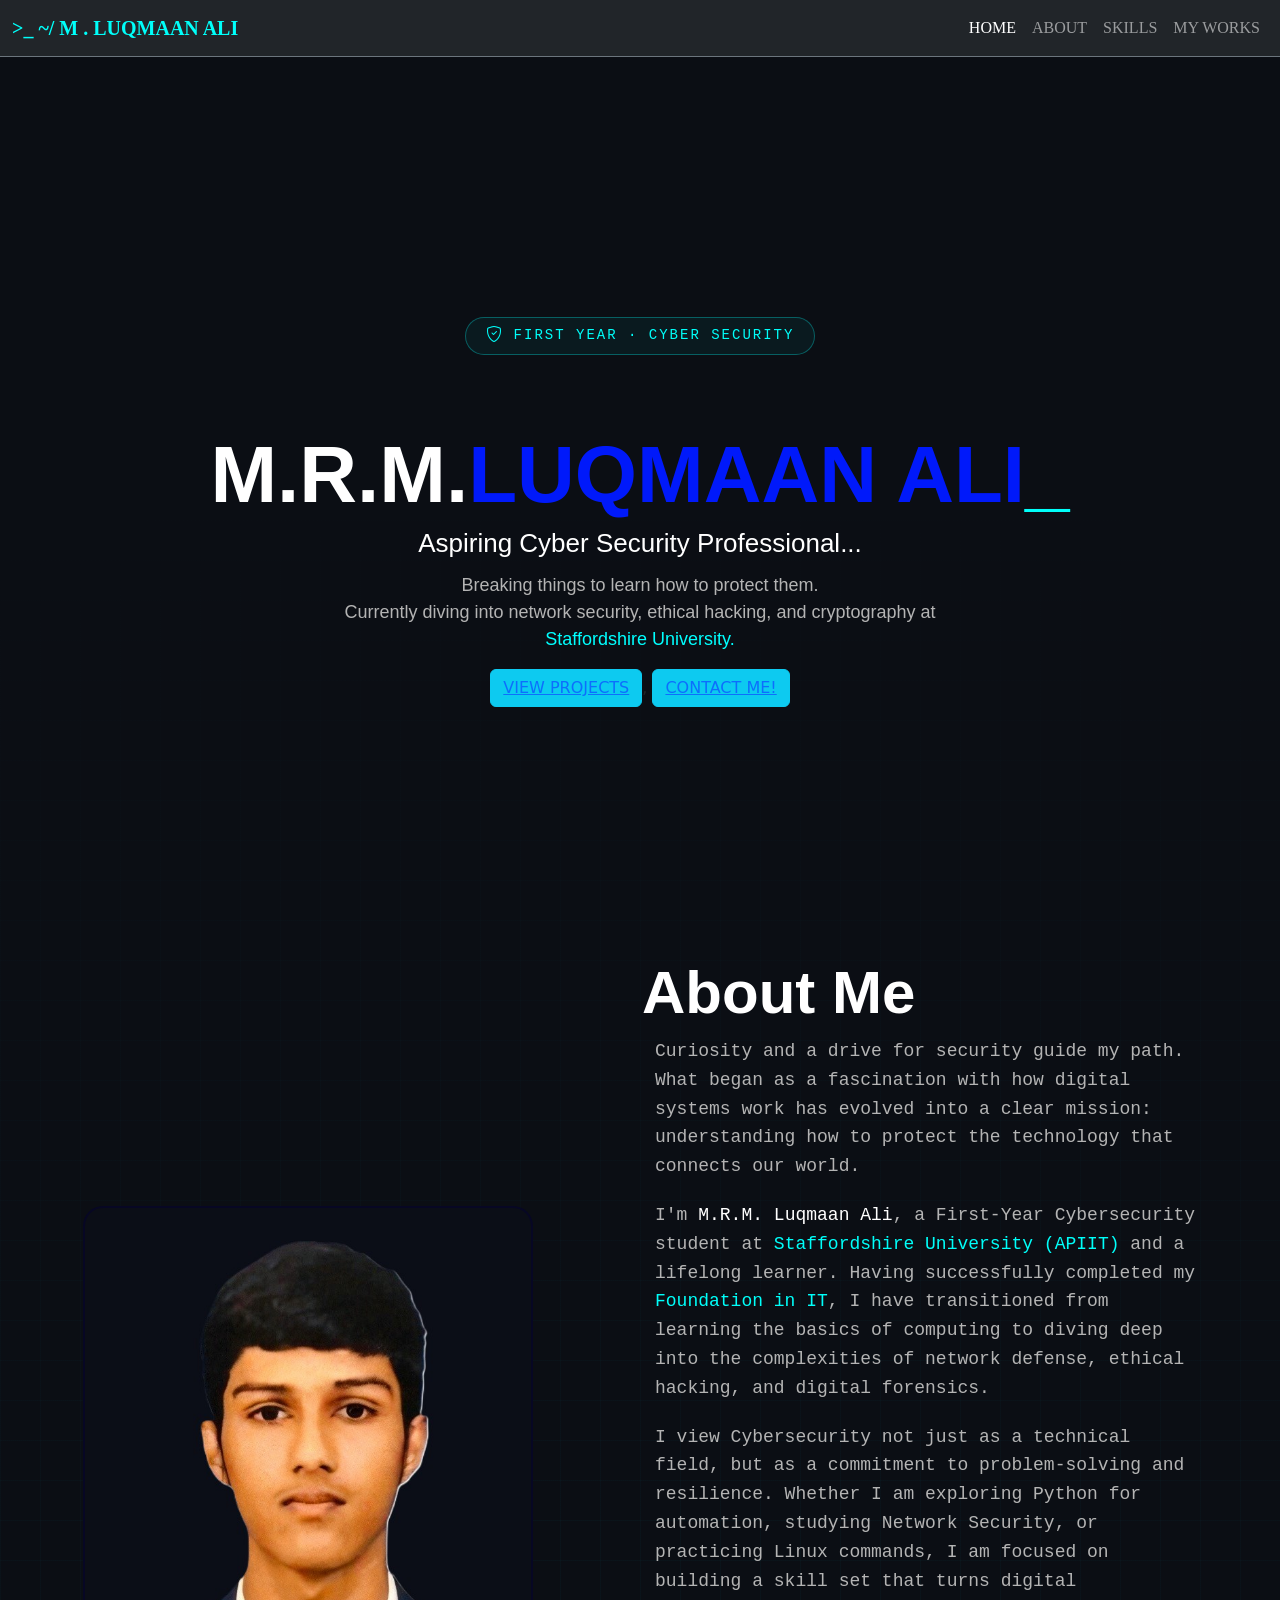
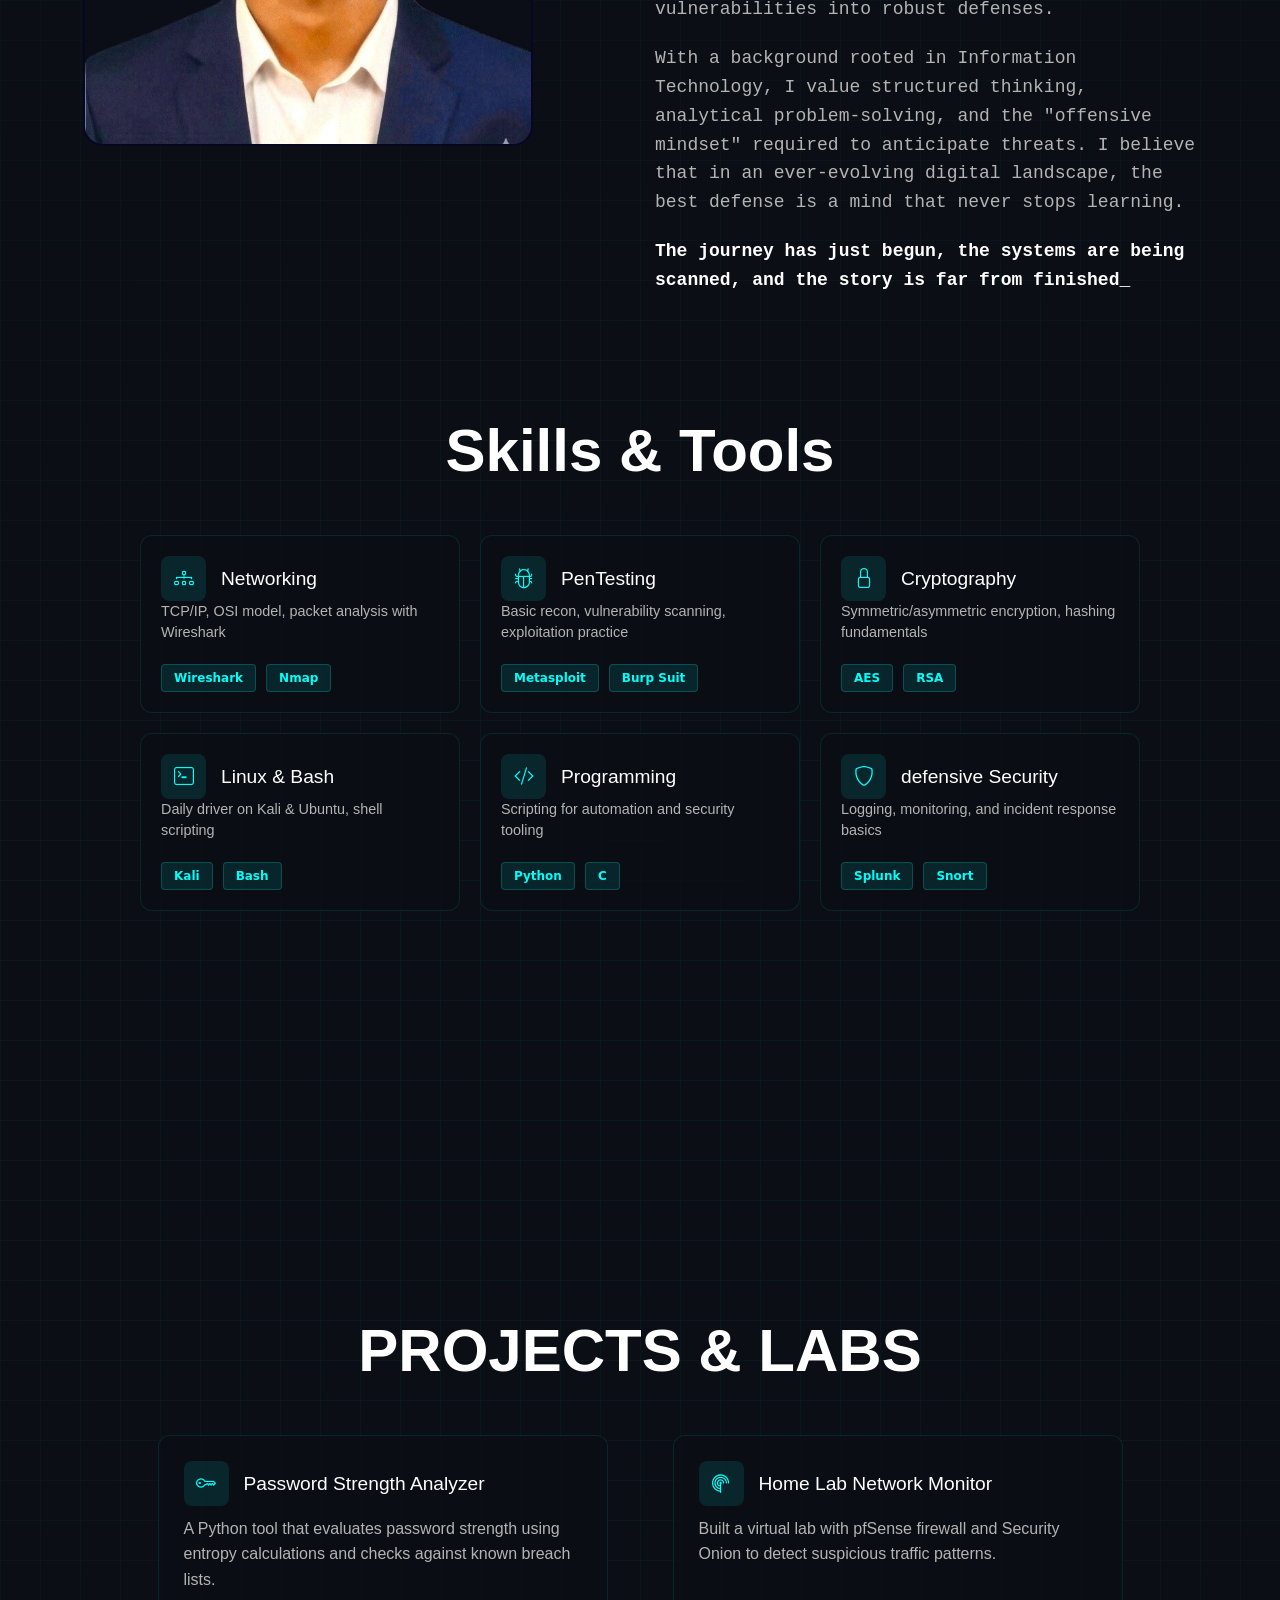
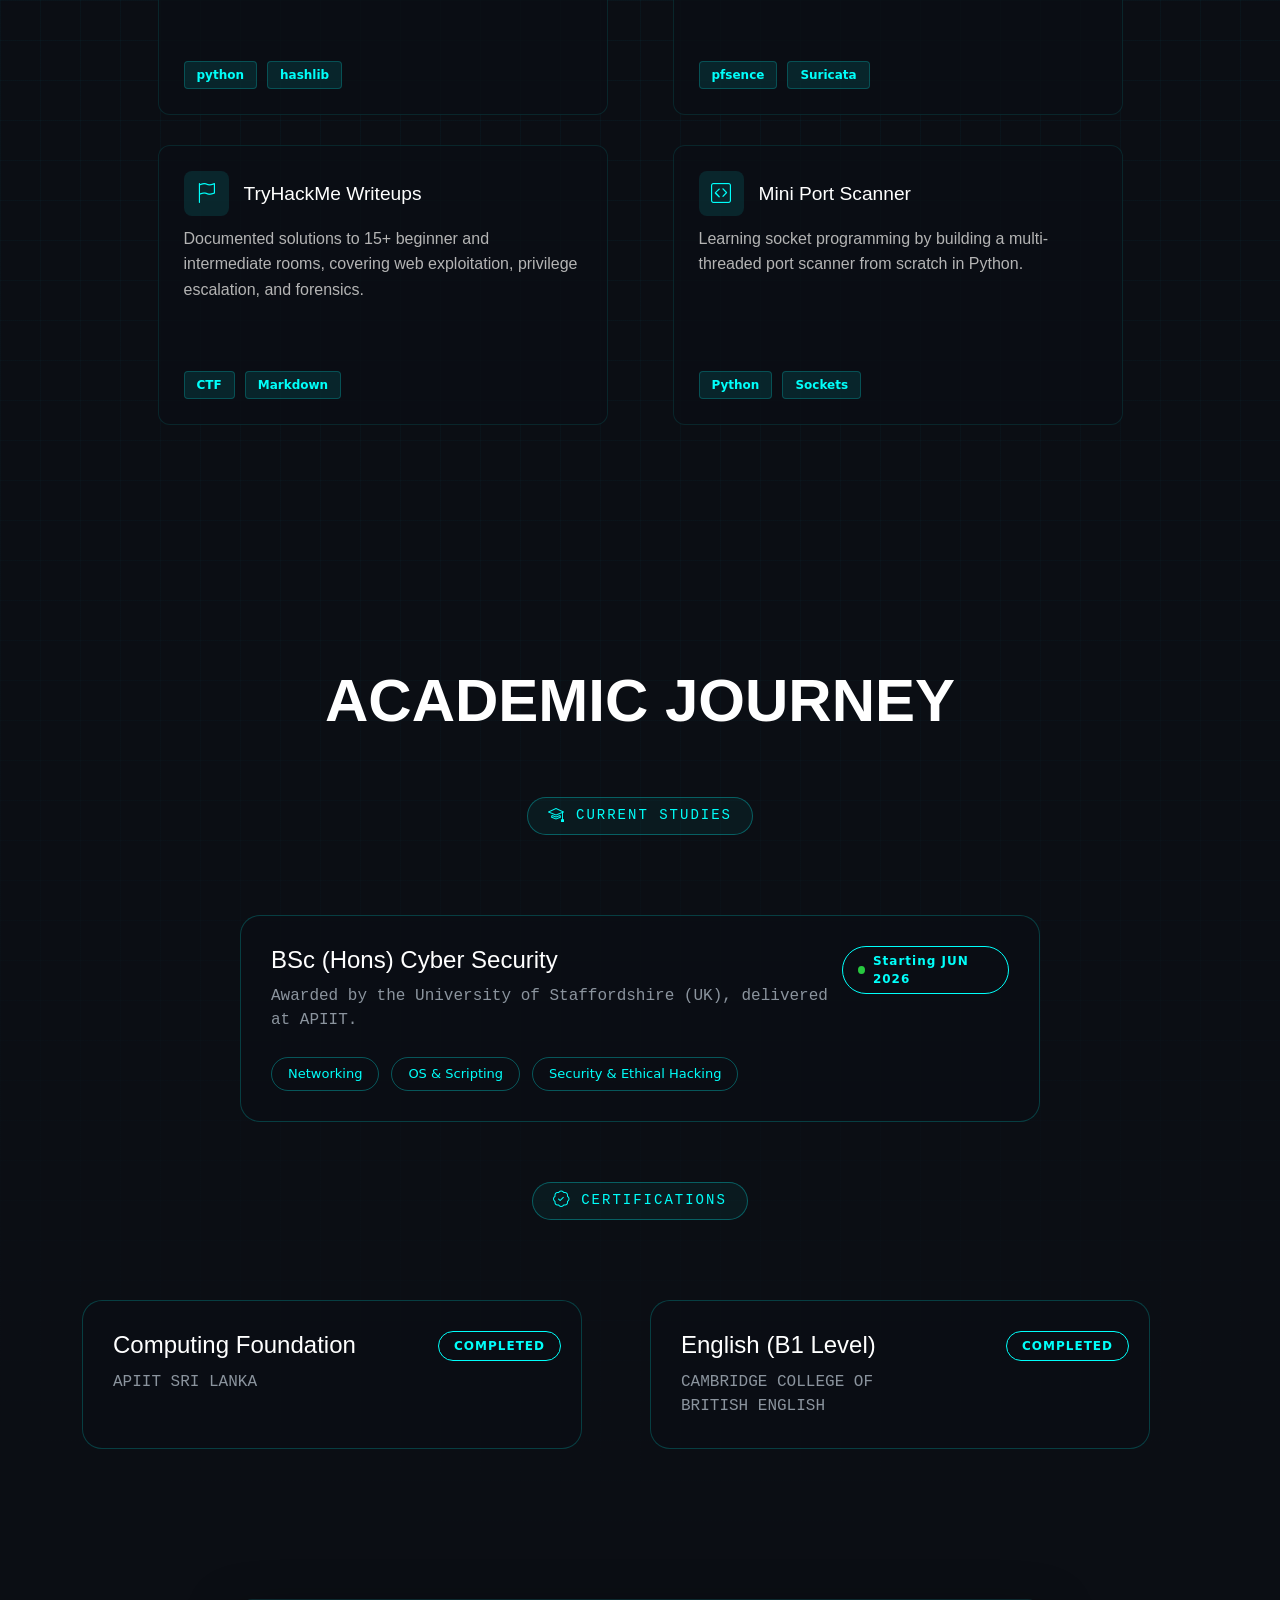
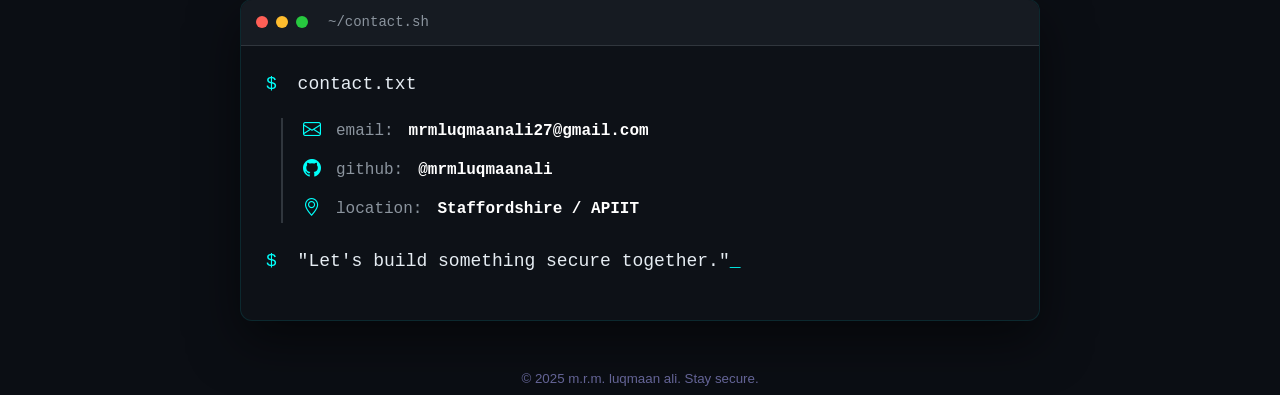
==== index.html @ 539366ba "rearranged the folders" ====
<!DOCTYPE html>
<html>
    <head>
        <meta charset="utf-8">
    <meta name="viewport" content="width=device-width, initial-scale=1">
<title>M.R.M.L.A</title>
<!-- Add this inside your <head> tag -->
    <link rel="stylesheet" href="css/style.css">
<link rel="stylesheet" href="https://cdn.jsdelivr.net/npm/bootstrap-icons@1.11.3/font/bootstrap-icons.css">
 <link href="https://cdn.jsdelivr.net/npm/bootstrap@5.3.8/dist/css/bootstrap.min.css" rel="stylesheet" integrity="sha384-sRIl4kxILFvY47J16cr9ZwB07vP4J8+LH7qKQnuqkuIAvNWLzeN8tE5YBujZqJLB" crossorigin="anonymous">

 <nav class="navbar navbar-expand-lg bg-dark border-bottom border-secondary" data-bs-theme="dark">
  <div class="container-fluid">
    <!-- Brand Name with Span for Color -->
    <a class="navbar-brand brand-code" href="#">
      <span class="prefix">>_  ~/ M . LUQMAAN ALI</span>
    </a>

    <!-- This "navbar-nav" div ensures links stay visible -->
    <div class="navbar-nav">
      <a class="nav-link active" aria-current="page" href="#home">HOME</a>
      <a class="nav-link" href="#about">ABOUT</a>
      <a class="nav-link" href="#skills">SKILLS</a>
      <a class="nav-link" href="#projects">MY WORKS</a>
    </div>
  </div>
</nav>

    </head>
    <body>
        <style>
            body {
  background-color: #0b0e14;
  background-image: 
    /* The Glow/Vignette Effect */
    radial-gradient(circle at center, transparent 0%, #0b0e14 80%),
    /* The Horizontal Lines */
    linear-gradient(rgba(0, 229, 255, 0.05) 1px, transparent 1px),
    /* The Vertical Lines */
    linear-gradient(90deg, rgba(0, 229, 255, 0.05) 1px, transparent 1px);
    
  background-size: 100% 100%, 40px 40px, 40px 40px;
}

        </style>
<section id="home" class="hero-section">
     <div class="container">   
        <div class="status-badge">
    <i class="bi bi-shield-check"></i>
    <span>FIRST YEAR · CYBER SECURITY</span>
</div>
<h1 class="main-name">M.R.M.<span class="highlight">LUQMAAN ALI</span><span class="blink">_</span></h1>
<h3 class="asp">Aspiring Cyber Security Professional...</h3>
<p class="des">Breaking things to learn how to protect them.<br> Currently diving into network security, ethical hacking, and cryptography at <br><span class= "uni">Staffordshire University.</span></p>
<div style="text-align: center;">   
<button type="button" class="btn btn-info"><a href="#projects">VIEW PROJECTS</a></button>, <button type="button" class="btn btn-info"><a href="#contact">CONTACT ME!</a></button>
</div>
     </div>
</section>
<section id="about" class="about-me">
    <div class="container">
        <h2 class="section-title">About Me</h2>
        <div class="row align-items-center">
<div class="col-md-5">
    <!-- Clean Cyber Card -->
    <div class="photo-card" id="tilt-card">
        <div class="card-inner">
            <img src="assets/profile.jpg" alt="M.R.M. Luqmaan Ali" class="profile-img">
        </div>
    </div>
</div>
            <div class="col-md-7">
                <div class="about-text">
                    <p class="abt-des">Curiosity and a drive for security guide my path. What began as a fascination with how digital systems work has evolved into a clear mission: understanding how to protect the technology that connects our world.</p>
                    <p class="abt-des">I'm <span class="imp">M.R.M. Luqmaan Ali</span>, a First-Year Cybersecurity student at <span class="imp1"> Staffordshire University (APIIT)</span> and a lifelong learner. Having successfully completed my <span class="imp1"> Foundation in IT</span>, I have transitioned from learning the basics of computing to diving deep into the complexities of network defense, ethical hacking, and digital forensics.</p>
                    <p class="abt-des">I view Cybersecurity not just as a technical field, but as a commitment to problem-solving and resilience. Whether I am exploring Python for automation, studying Network Security, or practicing Linux commands, I am focused on building a skill set that turns digital vulnerabilities into robust defenses.</p>
                    <p class="abt-des">With a background rooted in Information Technology, I value structured thinking, analytical problem-solving, and the "offensive mindset" required to anticipate threats. I believe that in an ever-evolving digital landscape, the best defense is a mind that never stops learning.</p>
                    <p class="des-line">The journey has just begun, the systems are being scanned, and the story is far from finished<span clas="blink">_</span></p>
                </div>
            </div>
        </div>
    </div>
</section>
<section id=skills class="skills">
    <div class="container">
        <h2 class="skill-title">Skills & Tools</h2>
        <div class="skills-grid">
            <!-- Skill Card 1 -->
            <div class="skill-card">
                <div class="card-header">
                    <div class="icon-box">
                        <i class="bi bi-diagram-3"></i> <!-- Using Bootstrap Icons -->
                    </div>
                    <h4>Networking</h4>
                </div>
                <p>TCP/IP, OSI model, packet analysis with Wireshark</p>
                <div class="tool-tags">
                    <span class="tag">Wireshark</span>
                    <span class="tag">Nmap</span>
                </div>
            </div>

            <!-- Repeat for other skills like PenTesting, Cryptography, etc. -->
            <div class="skill-card">
                <div class="card-header">
                    <div class="icon-box">
                        <i class="bi bi-bug"></i> <!-- Using Bootstrap Icons -->
                    </div>
                    <h4>PenTesting</h4>
                </div>
                <p>Basic recon, vulnerability scanning, exploitation practice</p>
                <div class="tool-tags">
                    <span class="tag">Metasploit</span>
                    <span class="tag">Burp Suit</span>
                </div>
            </div>
            <!-- Cryptography-->
             <div class="skill-card">
                <div class="card-header">
                    <div class="icon-box">
                        <i class="bi bi-lock"></i> <!-- Using Bootstrap Icons -->
                    </div>
                    <h4>Cryptography</h4>
                </div>
                <p>Symmetric/asymmetric encryption, hashing fundamentals</p>
                <div class="tool-tags">
                    <span class="tag">AES</span>
                    <span class="tag">RSA</span>
                </div>
            </div>
            <!-- Linux & Bash-->
             <div class="skill-card">
                <div class="card-header">
                    <div class="icon-box">
                        <i class="bi bi-terminal"></i> <!-- Using Bootstrap Icons -->
                    </div>
                    <h4>Linux & Bash</h4>
                </div>
                <p>Daily driver on Kali & Ubuntu, shell scripting</p>
                <div class="tool-tags">
                    <span class="tag">Kali</span>
                    <span class="tag">Bash</span>
                </div>
            </div>
            <!-- Programming-->
             <div class="skill-card">
                <div class="card-header">
                    <div class="icon-box">
                        <i class="bi bi-code-slash"></i> <!-- Using Bootstrap Icons -->
                    </div>
                    <h4>Programming</h4>
                </div>
                <p>Scripting for automation and security tooling</p>
                <div class="tool-tags">
                    <span class="tag">Python</span>
                    <span class="tag">C</span>
                </div>
            </div>
            <!-- defensive security-->
             <div class="skill-card">
                <div class="card-header">
                    <div class="icon-box">
                        <i class="bi bi-shield"></i> <!-- Using Bootstrap Icons -->
                    </div>
                    <h4>defensive Security</h4>
                </div>
                <p>Logging, monitoring, and incident response basics</p>
                <div class="tool-tags">
                    <span class="tag">Splunk</span>
                    <span class="tag">Snort</span>
                </div>
            </div>
        </div>
    </div>
</section>
<section id="projects" class="projects">
    <div class="container">
        <h2 class="project-title">PROJECTS & LABS</h2>
        <div class="projects-grid">

            <!--Password Strength Analyzer -->
             <div class="projects-card">
                <div class="card-header">
                    <div class="icon-box">
                        <i class="bi bi-key"></i> <!-- Using Bootstrap Icons -->
                    </div>
                    <h4>Password Strength Analyzer</h4>
                </div>
                <p>A Python tool that evaluates password strength using entropy calculations and checks against known breach lists.</p>
                <div class="tool-tags">
                    <span class="tag">python</span>
                    <span class="tag">hashlib</span>
                </div>
            </div>
<!--Home Lab Network Monitor -->
             <div class="projects-card">
                <div class="card-header">
                    <div class="icon-box">
                        <i class="bi bi-radar"></i> <!-- Using Bootstrap Icons -->
                    </div>
                    <h4>Home Lab Network Monitor</h4>
                </div>
                <p>Built a virtual lab with pfSense firewall and Security Onion to detect suspicious traffic patterns.</p>
                <div class="tool-tags">
                    <span class="tag">pfsence</span>
                    <span class="tag">Suricata</span>
                </div>
            </div>
            <!--TryHackMe Writeups-->
             <div class="projects-card">
                <div class="card-header">
                    <div class="icon-box">
                        <i class="bi bi-flag"></i> <!-- Using Bootstrap Icons -->
                    </div>
                    <h4>TryHackMe Writeups</h4>
                </div>
                <p>Documented solutions to 15+ beginner and intermediate rooms, covering web exploitation, privilege escalation, and forensics.</p>
                <div class="tool-tags">
                    <span class="tag">CTF</span>
                    <span class="tag">Markdown</span>
                </div>
            </div>
            <!--Mini Port Scanner-->
             <div class="projects-card">
                <div class="card-header">
                    <div class="icon-box">
                        <i class="bi bi-code-square"></i> <!-- Using Bootstrap Icons -->
                    </div>
                    <h4>Mini Port Scanner</h4>
                </div>
                <p>Learning socket programming by building a multi-threaded port scanner from scratch in Python.</p>
                <div class="tool-tags">
                    <span class="tag">Python</span>
                    <span class="tag">Sockets</span>
                </div>
            </div>
        </div>
    </div>
</section>
<section class="education">
    <div class="container">
    <h2 class="education-title">ACADEMIC JOURNEY</h2>
    <div class="crnt-stu-badge">
    <i class="bi bi-mortarboard"></i>
    <span> Current Studies</span>
    </div>
    <div class="edu-card">
        <div class="edu-header">
            <div class="edu-info">
                <h3>BSc (Hons) Cyber Security</h3>
                <p class="edu-des">Awarded by the University of Staffordshire (UK), delivered at APIIT.</p>
            </div>
            <div class="status-pill">
                <span class="dot-active"></span>Starting JUN 2026
            </div>
        </div>
        <div class="edu-tags">
            <span class="edu-tag">Networking</span>
            <span class="edu-tag">OS & Scripting</span>
            <span class="edu-tag">Security & Ethical Hacking</span>
        </div>
    </div>
    <div class="crnt-stu-badge">
        <i class="bi bi-patch-check"></i><span>Certifications</span>
    </div>
    <div class="cert-grid">
        <div class="certificate-card">
        <div class="certificate-header">
            <div class="certificate-info">
                <h3>Computing Foundation</h3>
                <p class="edu-des">APIIT SRI LANKA</p>
            </div>
            <div class="certi-pill">COMPLETED</div>
        </div>
    </div>

    <div class="certificate-card">
        <div class="certificate-header">
            <div class="certificate-info">
                <h3>English (B1 Level) </h3> <p class="edu-des">CAMBRIDGE COLLEGE OF<br> BRITISH ENGLISH</p>
            </div>
            <div class="certi-pill">COMPLETED</div>
        </div>
    </div>

</div>
    </div>
    
 
</section>
<section id="contact" class="contact">
    <div class="container">
        <div class="terminal-container">
    <!-- Window Title Bar -->
    <div class="terminal-header">
        <div class="window-controls">
            <span class="control red"></span>
            <span class="control yellow"></span>
            <span class="control green"></span>
        </div>
        <div class="terminal-title">~/contact.sh</div>
    </div>
    
    <!-- Terminal Body -->
    <div class="terminal-body">
        <div class="command-line">
            <span class="prompt">$</span> contact.txt
        </div>
        
        <div class="contact-info">
            <div class="info-item">
                <i class="bi bi-envelope"></i>
                <span class="label">email:</span>
                <span class="value">mrmluqmaanali27@gmail.com</span>
            </div>
            <div class="info-item">
                <i class="bi bi-github"></i>
                <span class="label">github:</span>
                <span class="value">@mrmluqmaanali</span>
            </div>
            <div class="info-item">
                <i class="bi bi-geo-alt"></i>
                <span class="label">location:</span>
                <span class="value">Staffordshire / APIIT</span>
            </div>
        </div>
        
        <div class="command-line">
            <span class="prompt">$</span> "Let's build something secure together."<span class="blink">_</span>
        </div>
    </div>
</div>
    </div>
</section>
<footer>
    <h6 class="footer">© 2025 m.r.m. luqmaan ali. Stay secure.</h6>
</footer>
</body>
</html>
---- css/style.css ----
body {
  background-color: #0b0e14;
  background-image: 
    /* The Glow/Vignette Effect */
    radial-gradient(circle at center, transparent 0%, #0b0e14 80%),
    /* The Horizontal Lines */
    linear-gradient(rgba(0, 229, 255, 0.05) 1px, transparent 1px),
    /* The Vertical Lines */
    linear-gradient(90deg, rgba(0, 229, 255, 0.05) 1px, transparent 1px);
    
  background-size: 100% 100%, 40px 40px, 40px 40px;
}
.prefix{
    font-family: roboto;
    color: rgb(0, 255, 250);
    font-weight: bolder;
}
.nav-link active{
    color: rgb(0, 255, 255);
    font-family: 'roboto', sans-serif;
    font-weight: bold;
}
.nav-link{
    color: rgb(0, 255, 255);
    font-family: roboto;
    font-weight: bold;
}
 .main-name {
    font-size: 80px;
  font-family: 'Roboto', sans-serif;
  font-weight: bold;
  color:white;
  text-align: center;
  line-height: 1;

}
.highlight {
    font-size: 80px;
  font-family: 'Roboto', sans-serif;
  font-weight: bold;
  color:rgb(0, 25, 250);
  text-align: center;
  line-height: 1;
}
h3 {
    font-family: 'roboto', sans-serif;
    font-weight: bold;
    color: rgb(255, 255, 255);

}

.des{
    color: rgb(180, 180, 180);
    text-align: center;
    font-size: 18px;
}
.uni{
    color: rgb(0, 255, 255);
    text-align: center;
}

.tag{
    color: rgb(255, 255, 255);
}

p{
    font-family: 'Roboto', sans-serif;
}
.asp{
    font-family: 'Roboto', sans-serif;
    font-size: 26px;
    text-align: center;
    line-height: 1.6;
    color: rgb(255, 255, 255);
}
button{
    background-color: rgb(0, 255, 255);
    font-family: 'roboto', sans-serif;
    font-weight: bolder;
    
}
button:hover{
    background-color: rgb(0, 25, 250);
    transition: all 0.3sec ease;
    transform: scale(1.1);
}
.container{
    max-width: 1100px;
    margin: 0 auto 0 auto;
    width: 90%;
}
.abt{
    color: rgb(255, 255, 255);
    font-family: 'roboto', sans-serif;
    font-weight: bolder;
    text-align: right;

}
.hero-section{
    min-height: 100vh;
    display: flex;
    align-items: center;
    justify-content: center;
    padding-top: 10px;
    text-align: center;
    
}
.about-section {
    padding: 100px 0;
    display: flex;
    min-height: 100vh;
}
.section-title {
   color: rgb(255, 255, 255);
    font-family: 'roboto', sans-serif;
    font-weight: bolder;
    margin-left: 560px;
    transition: all 0.3s ease;
    font-size: 60px;
}
.abt-des{
    text-align: right;
    color: rgb(180, 180, 180);
    font-family: 'Courier New', monospace;
    font-weight: lighter;
    line-height: 1.6;
    margin-bottom: 20px;
    margin-left: 98px;
    text-align: left;
    font-size: 18px;

}
.des-line{
    text-align: right;
    color: rgb(255, 255, 255);
    font-family: 'Courier New', monospace;
    font-weight: bolder;
    line-height: 1.6;
    margin-bottom: 20px;
    margin-left: 98px;
    text-align: left;
    font-size: 18px;
}
.imp{
    color: rgb(255, 255, 255);
    font-family: 'Courier New', monospace;
    font-weight: bolder;
}
.imp1{
    color: rgb(0, 255, 250);
    font-family: 'Courier New', monospace;
    font-weight: bolder;
}
.photo-card {
    /* Base Colors & Shape */
    background-color: rgb(7, 7, 36); 
    border-radius: 20px; /* Rounded corners */
    padding: 0px; /* Space between card edge and photo */
    
    /* Layout */
    max-width: 450px;
    margin: 0 auto;
    position: relative;
    overflow: hidden;
    
    /* Hover Transitions */
    transition: transform 0.3s ease, box-shadow 0.3s ease, border-color 0.3s ease;
    border: 2px solid transparent;
    cursor: pointer;
}

.profile-img {
    width: 100%;
    height: auto;
    border-radius: 15px; /* Matches the card's rounded look */
    display: block;
}

/* Hover Effects */
.photo-card:hover {
    transform: scale(1.05); /* Slightly grows */
    border-color: cyan; /* Border turns cyan */
    box-shadow: 0 0 30px rgba(0, 255, 255, 0.8); /* Strong Cyan Glow */
}
.blink{
    animation: step-blinker 0.8s steps(1) infinite;
    color: rgb(0, 25, 250);
    font-weight: bold;
}
@keyframes step-blinker {
    50% {
        visibility: hidden;
    }
}
.skill-title{
     color: rgb(255, 255, 255);
    font-family: 'roboto', sans-serif;
    font-weight: bolder;
    transition: all 0.3s ease;
    font-size: 60px;
    text-align: center;
}
.skills{
    padding: 100px 0;
    display: flex;
    min-height: 100vh;
}
.skills-grid {
    display: grid;
    /* This creates 3 columns on large screens. If the screen is small, it stacks them. */
    grid-template-columns: repeat(3, 1fr); 
    gap: 20px;
    padding: 40px 0;
    max-width: 1000px; /* Limits the overall width of the grid area */
    margin: 0 auto;    /* Centers the whole grid */
}

.skill-card {
    background: rgba(11, 14, 20, 0.8);
    border: 1px solid rgba(0, 255, 250, 0.1);
    border-radius: 12px;
    padding: 20px;
    transition: all 0.3s ease;
    /* Added this to prevent the card from growing too large */
    width: 100%; 
    max-width: 320px; 
    margin: 0 auto;
}

/* Mobile Responsive: Change to 1 column if the screen is narrow */
@media (max-width: 992px) {
    .skills-grid {
        grid-template-columns: repeat(2, 1fr);
    }
}

@media (max-width: 600px) {
    .skills-grid {
        grid-template-columns: 1fr;
    }
}
/* Hover Effect: Border lights up and card lifts */
.skill-card:hover {
    transform: translateY(-5px);
    border-color: rgba(0, 255, 250, 0.5);
    background: rgba(11, 14, 20, 0.9);
    box-shadow: 0 10px 30px rgba(0, 0, 0, 0.5);
}

.card-header {
    display: flex;
    align-items: center;
    margin-bottom: 15px;
}

.icon-box {
    background: rgba(0, 255, 250, 0.1);
    color: #00fffa;
    width: 45px;
    height: 45px;
    display: flex;
    justify-content: center;
    align-items: center;
    border-radius: 8px;
    margin-right: 15px;
    font-size: 20px;
}

.skill-card h4 {
    color: #fff;
    font-family: 'Roboto', sans-serif;
    margin: 0;
    font-size: 1.2rem;
}

.skill-card p {
    color: #b4b4b4;
    font-size: 0.9rem;
    line-height: 1.5;
    margin-bottom: 20px;
}

/* Tool Pills Style */
.tool-tags {
    display: flex;
    gap: 10px;
    flex-wrap: wrap;
}

.tag {
    background: rgba(0, 255, 250, 0.1);
    color: #00fffa;
    padding: 4px 12px;
    border-radius: 4px;
    font-size: 12px;
    font-weight: bold;
    border: 1px solid rgba(0, 255, 250, 0.2);
}
.projects{
     padding: 100px 0;
    display: flex;
    min-height: 100vh;
}
.project-title{
    color: rgb(255, 255, 255);
    font-family: 'roboto', sans-serif;
    font-weight: bolder;
    transition: all 0.3s ease;
    font-size: 60px;
    text-align: center;
}
.projects-grid{
    display: grid;
    /* This forces exactly 2 columns of equal width */
    grid-template-columns: repeat(2, 1fr); 
    gap: 30px;
    padding: 40px 0;
    max-width: 1000px; /* Limits how wide the whole section gets */
    margin: 0 auto;    /* Centers the grid on the page */
}
.projects-card {
    background: rgba(11, 14, 20, 0.8);
    border: 1px solid rgba(0, 255, 250, 0.1);
    border-radius: 12px;
    padding: 25px;
    transition: all 0.3s ease;
    
    /* Use percentage for width to ensure they fit side-by-side */
    display: flex;
    flex-direction: column;
    width: 100%; 
    max-width: 450px; /* Adjust this number to make them bigger or smaller */
    min-height: 280px; /* Set your manual height here */
    margin: 0 auto;    /* Centers the card within its grid column */
}

/* Mobile Responsive: Change to 1 column if the screen is narrow */
@media (max-width: 992px) {
    .projects-grid {
        grid-template-columns: repeat(2, 1fr);
    }
}

@media (max-width: 600px) {
    .projects-grid {
        grid-template-columns: 1fr;
    }
}
/* For tablets and phones */
@media (max-width: 768px) {
    .projects-grid {
        grid-template-columns: 1fr; /* Back to one card per row */
    }
    
    .projects-card {
        max-width: 100%; /* Allows card to take full width on mobile */
    }
}
/* Hover Effect: Border lights up and card lifts */
.projects-card:hover {
    transform: translateY(-5px);
    border-color: rgba(0, 255, 250, 0.5);
    background: rgba(11, 14, 20, 0.9);
    box-shadow: 0 10px 30px rgba(0, 0, 0, 0.5);
}
.projects-card h4 {
    color: #fff;
    font-family: 'Roboto', sans-serif;
    margin: 0;
    font-size: 1.2rem;
}

.projects-card p {
    color: #b4b4b4;
    font-size: 1rem;
    line-height: 1.6;
    margin-bottom: auto; /* THIS IS THE SECRET: It pushes everything below it to the bottom */
    padding-top: 10px;
}
.terminal-container {
    max-width: 800px;
    margin: 50px auto;
    background-color: #0d1117; /* Dark terminal background */
    border: 1px solid #00fffa33; /* Faint cyan border */
    border-radius: 12px;
    overflow: hidden;
    font-family: 'Courier New', Courier, monospace;
    box-shadow: 0 20px 50px rgba(0,0,0,0.5);
}

/* Header / Title Bar */
.terminal-header {
    background-color: #161b22;
    padding: 12px 15px;
    display: flex;
    align-items: center;
    border-bottom: 1px solid #30363d;
}

.window-controls {
    display: flex;
    gap: 8px;
}

.control {
    width: 12px;
    height: 12px;
    border-radius: 50%;
}

.red { background-color: #ff5f56; }
.yellow { background-color: #ffbd2e; }
.green { background-color: #27c93f; }

.terminal-title {
    color: #8b949e;
    font-size: 14px;
    margin-left: 20px;
}

/* Body Content */
.terminal-body {
    padding: 25px;
    color: #e6edf3;
}

.command-line {
    margin-bottom: 20px;
    font-size: 18px;
}

.prompt {
    color: #00fffa;
    margin-right: 10px;
}

.contact-info {
    border-left: 2px solid #30363d;
    margin: 0 0 25px 15px;
    padding-left: 20px;
}

.info-item {
    margin-bottom: 12px;
    display: flex;
    align-items: center;
    gap: 15px;
}

.info-item i {
    color: #00fffa;
    font-size: 18px;
}

.label {
    color: #8b949e;
}

.value {
    color: #ffffff;
    font-weight: bold;
}

.blink {
    color: #00fffa;
    font-weight: bold;
    animation: blinker 1s linear infinite;
}
.terminal-container {
    max-width: 800px;
    margin: 50px auto;
    background-color: #0d1117;
    border: 1px solid rgba(0, 255, 250, 0.1); /* Subtle starting border */
    border-radius: 12px;
    overflow: hidden;
    font-family: 'Courier New', Courier, monospace;
    
    /* Smooth transition for the glow */
    transition: border-color 0.4s ease, box-shadow 0.4s ease; 
}

/* Hover Effect: Glow only, no moving/growing */
.terminal-container:hover {
    border-color: rgba(0, 255, 250, 0.6); /* Border brightens */
    
    /* This creates the neon cyan glow around the card */
    box-shadow: 0 0 20px rgba(0, 255, 250, 0.2), 
                0 0 40px rgba(0, 255, 250, 0.1);
}
.footer{
    color: rgb(100, 100, 150);
    font-family: 'roboto', sans-serif;
    font-weight: lighter;
    font-style: normal;
    text-align: center;
    font-size: smaller;
}
html {
    scroll-behavior: smooth ;
}
.status-badge {
    display: inline-flex;
    align-items: center;
    gap: 10px;
    padding: 6px 20px;
    
    /* The capsule shape */
    border: 1px solid rgba(0, 255, 250, 0.3);
    border-radius: 50px; 
    
    /* Colors and Typography */
    background: rgba(0, 255, 250, 0.05);
    color: #00fffa;
    font-family: 'Courier New', Courier, monospace;
    font-size: 14px;
    letter-spacing: 2px;
    text-transform: uppercase;
    
    /* Positioning */
    margin-bottom: 80px;
    
}

.status-badge i {
    font-size: 16px;
}
.education-title {
    color: rgb(255, 255, 255);
    font-family: 'roboto', sans-serif;
    font-weight: bolder;
    transition: all 0.3s ease;
    font-size: 60px;
    text-align: center;
}
.edu-card {
    background: rgba(11, 14, 20, 0.8);
    border: 1px solid rgba(0, 255, 250, 0.2);
    border-radius: 20px;
    padding: 30px;
    position: relative;
    overflow: hidden; /* Keeps the background icon inside the corners */
    max-width: 800px;
    margin: 20px auto;
    transition: all 0.3s ease;
    margin-top: 60px;
}
.edu-header {
    display: flex;
    justify-content: space-between;
    align-items: flex-start;
    margin-bottom: 25px;
}
.edu-info h3 {
    font-size: 24px;
    margin: 0 0 10px 0;
    color: #ffffff;
}
.edu-des {
    font-family: 'Courier New', monospace;
    color: #8b949e;
    margin: 0;
}
/* The Pursuing Badge */
.status-pill {
    display: flex;
    align-items: center;
    gap: 8px;
    border: 1px solid #00fffa;
    color: #00fffa;
    padding: 5px 15px;
    border-radius: 50px;
    font-size: 12px;
    font-weight: bold;
    letter-spacing: 1px;
}
.dot-active {
    width: 8px;
    height: 8px;
    background-color: #27c93f;
    border-radius: 50%;
    display: inline-block;
}
/* Tags at the bottom */
.edu-tags {
    display: flex;
    gap: 12px;
    flex-wrap: wrap;
}
.edu-tag {
    border: 1px solid rgba(0, 255, 250, 0.3);
    color: #00fffa;
    padding: 6px 16px;
    border-radius: 50px;
    font-size: 13px;
}
.edu-card:hover {
    border-color: rgba(0, 255, 250, 0.6);
    box-shadow: 0 0 20px rgba(0, 255, 250, 0.1);
}
.education{
     padding: 100px 0;
    display: flex;
    min-height: 100vh;
}
.crnt-stu-badge{
     display: flex;
     width: fit-content;
     margin-left: auto;
     margin-right: auto;
    align-items: center;
    gap: 10px;
    padding: 6px 20px;
    
    /* The capsule shape */
    border: 1px solid rgba(0, 255, 250, 0.3);
    border-radius: 50px; 
    
    /* Colors and Typography */
    background: rgba(0, 255, 250, 0.05);
    color: #00fffa;
    font-family: 'Courier New', Courier, monospace;
    font-size: 14px;
    letter-spacing: 2px;
    text-transform: uppercase;
    
    /* Positioning */
    margin-bottom: 80px;
    margin-top: 60px;
}
.crnt-stu-badge i {
 font-size: 16px;
}
.certificate-card {
    background: rgba(11, 14, 20, 0.8);
    display: flex;
    border-radius: 20px;
    border: 1px solid rgba(0, 255, 250, 0.2);
    padding: 30px;
    max-width: 600px;
    flex-direction: column;
    gap: 15px;
    position: relative;
    width: 100%;
    max-width: 500px;

   

}
.certificate-header{
    display: flex;
    justify-content: space-between;
    align-items: center;
}
.certificate-card:hover{
    border-color: rgba(0, 255, 250, 0.6);
    box-shadow: 0 0 20px rgba(0, 255, 250, 0.1);
}
.certificate-info h3{
    padding-right: 120px;
    font-size: 24px;
    margin: 0 0 10px 0;
    color: #ffffff;
}
.certi-pill{
    position: absolute;
    top: 30px;
    right: 20px;
    
     display: flex;
    align-items: center;
    gap: 8px;
    border: 1px solid #00fffa;
    color: #00fffa;
    padding: 5px 15px;
    border-radius: 50px;
    font-size: 12px;
    font-weight: bold;
    letter-spacing: 1px;
    width: fit-content;
}
.cert-grid{
    display: grid;
    /* This tells the browser: "Make 2 columns of equal width" */
    grid-template-columns: 1fr 1fr; 
    
    /* This creates space between the cards so they don't touch */
    gap: 20px;
}
@media (max-width: 768px) {
    .certs-grid {
        /* On mobile, switch back to 1 column */
        grid-template-columns: 1fr; 
    }
}
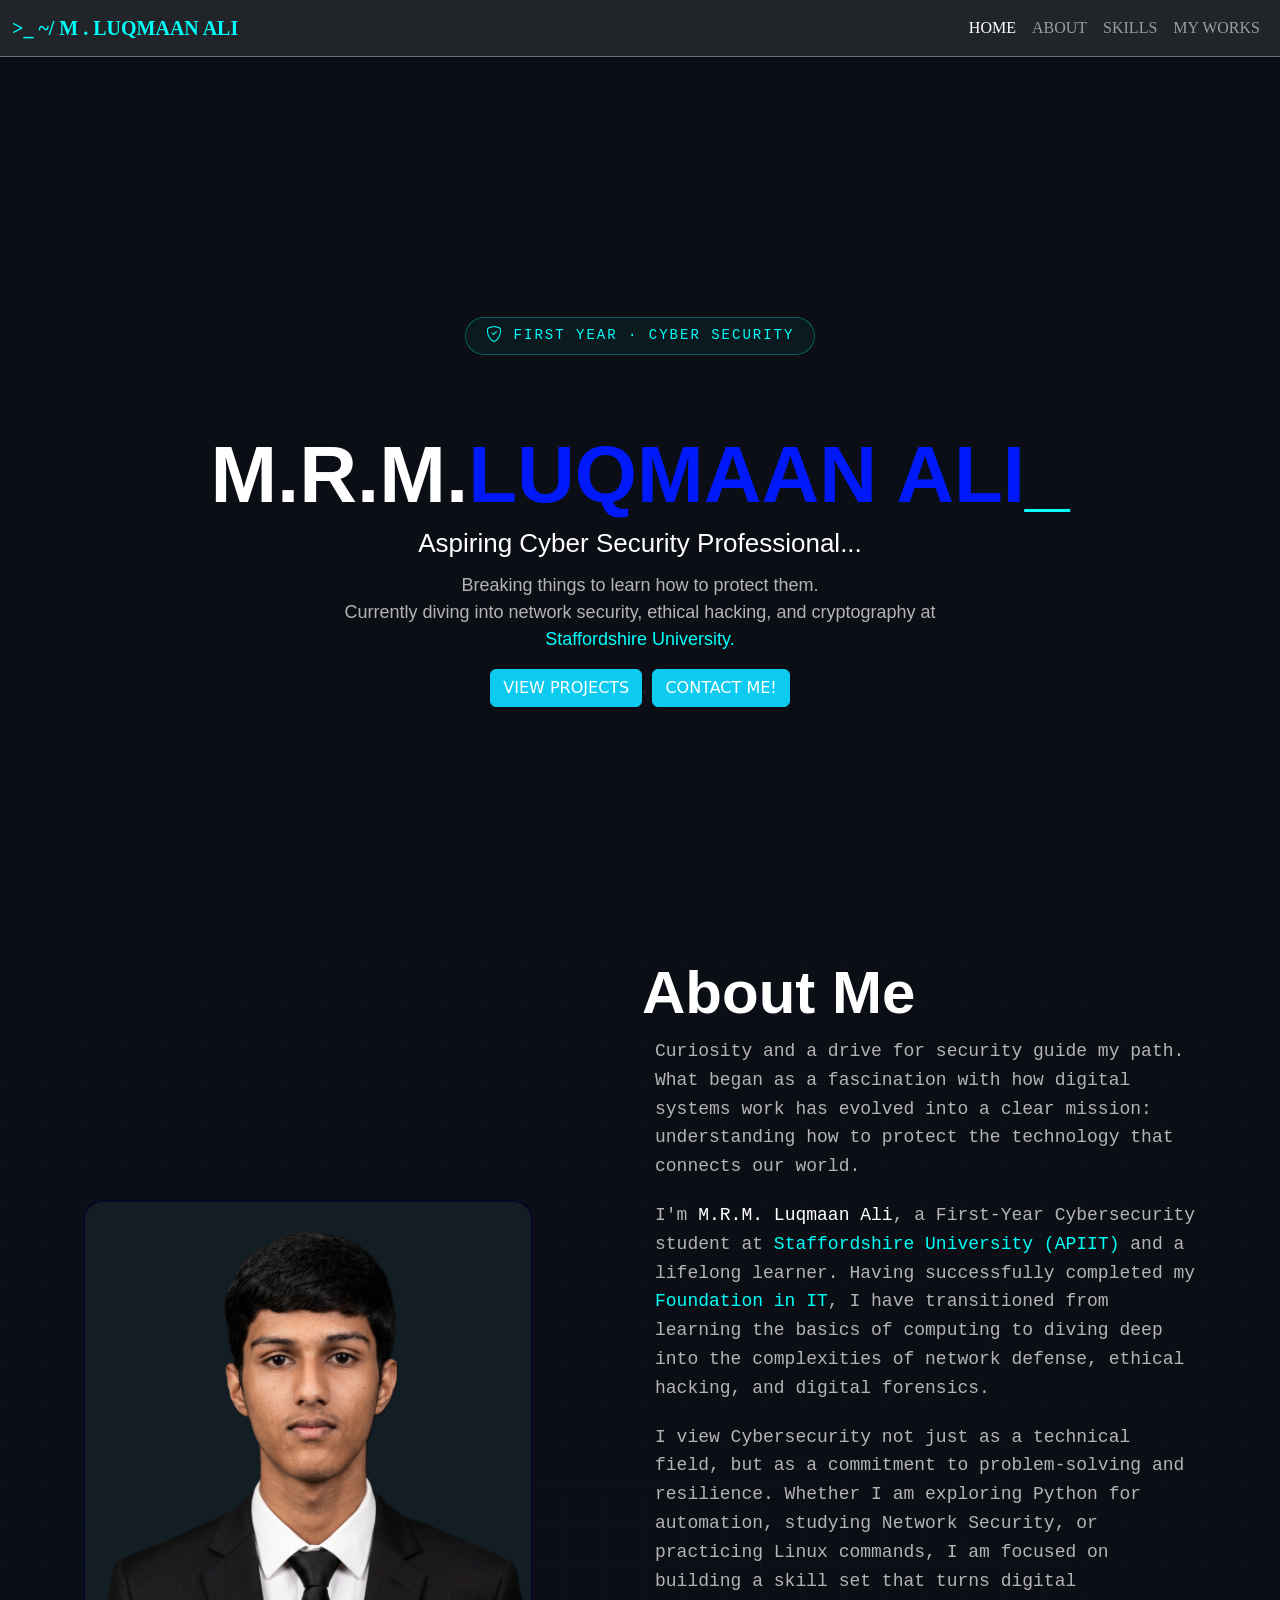
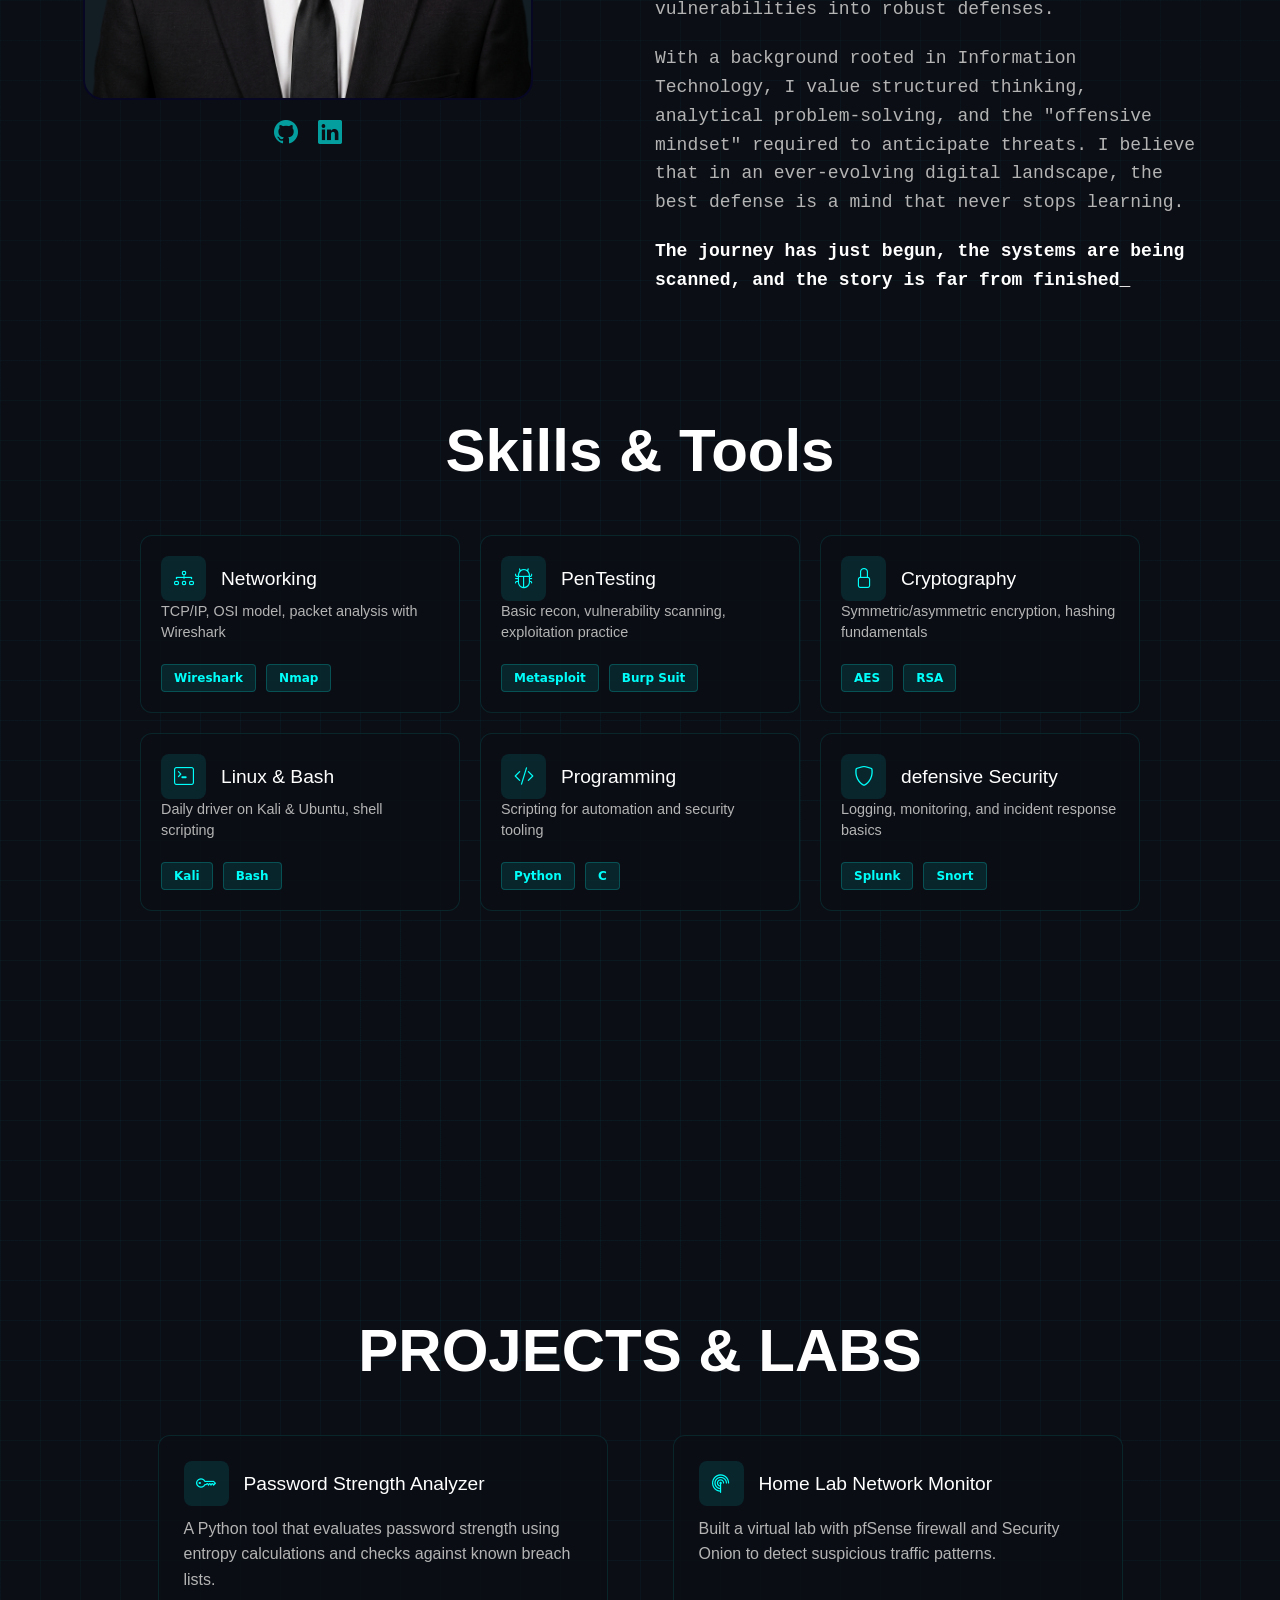
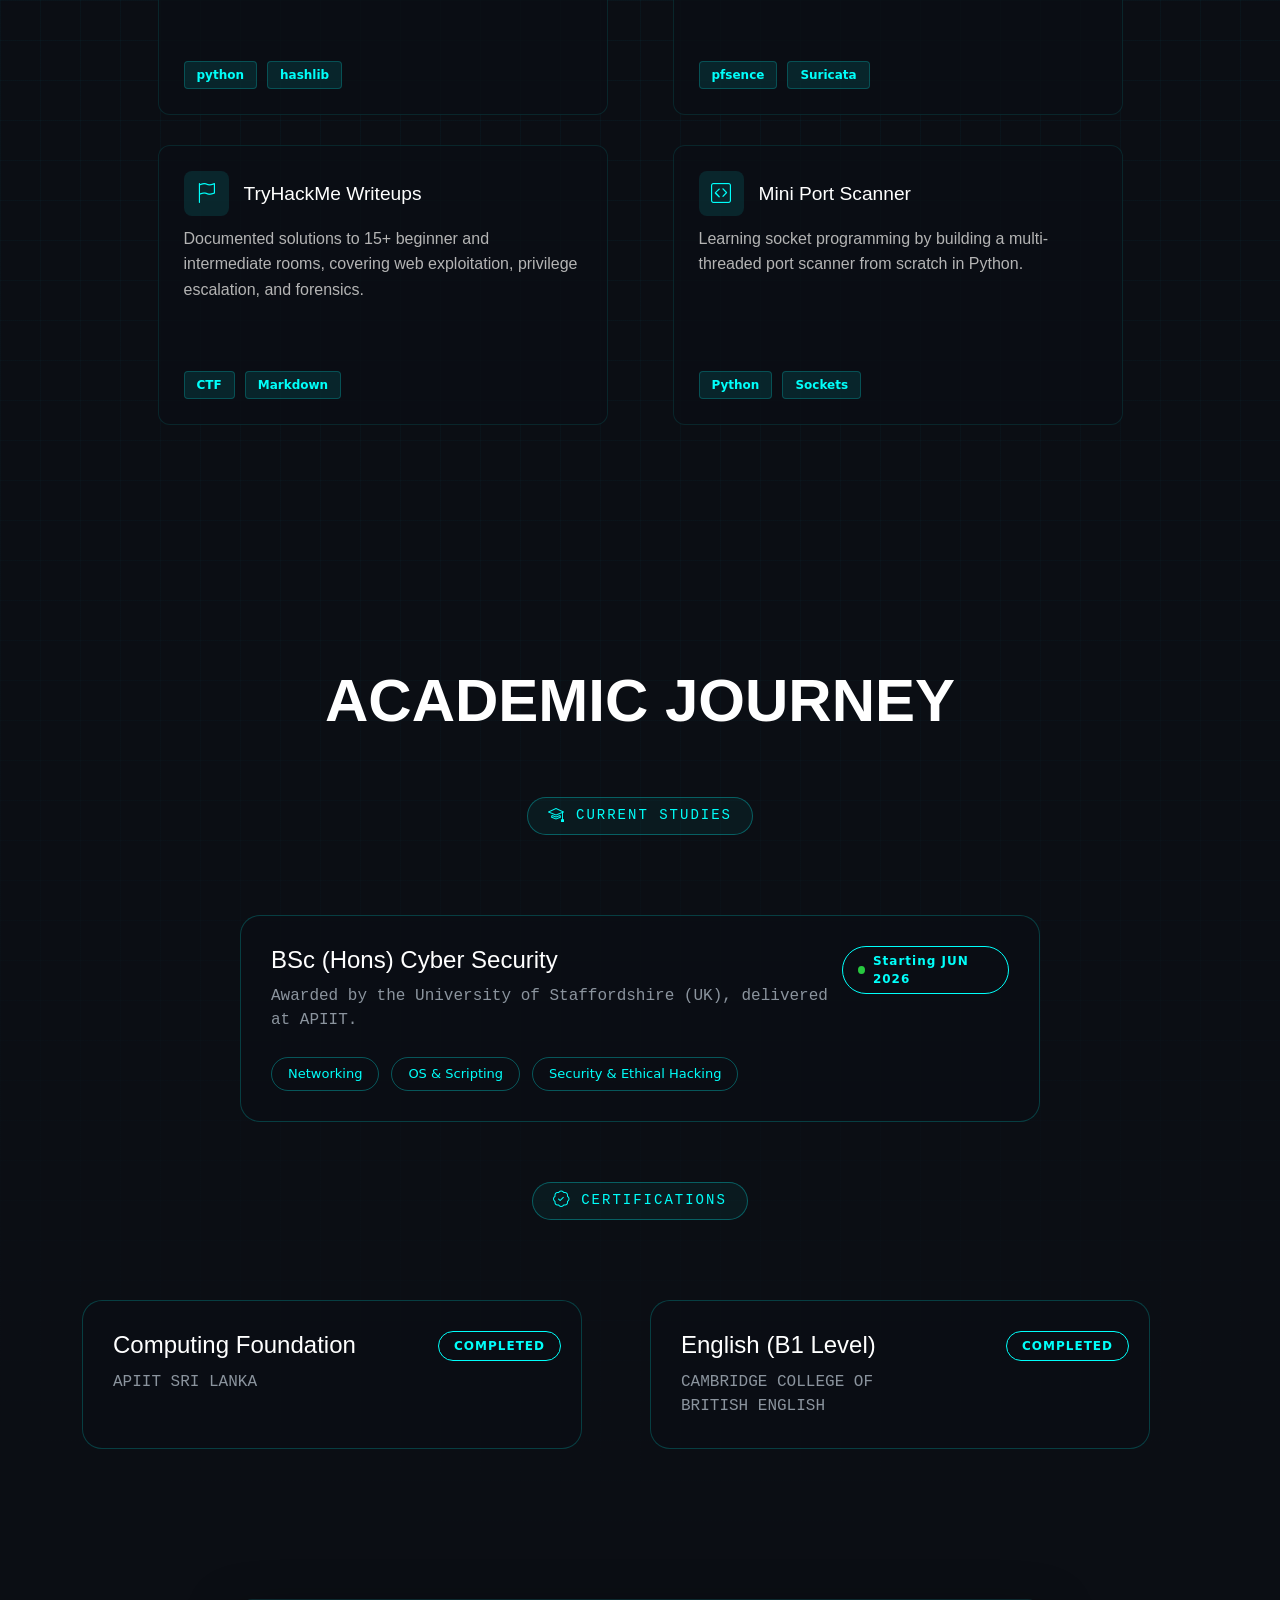
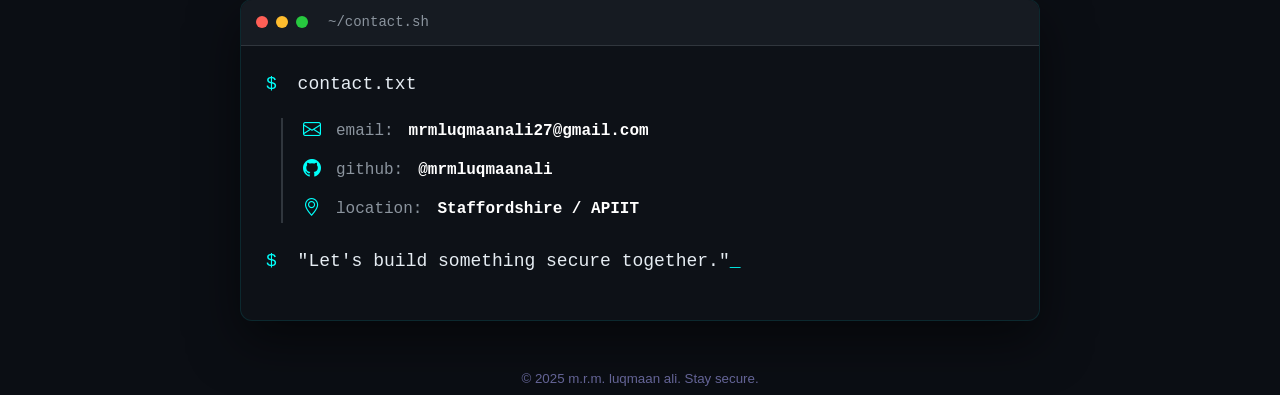
==== commit 5676aae6: "added social links" ====
--- a/index.html
+++ b/index.html
@@ -52,7 +52,7 @@
 <h1 class="main-name">M.R.M.<span class="highlight">LUQMAAN ALI</span><span class="blink">_</span></h1>
 <h3 class="asp">Aspiring Cyber Security Professional...</h3>
 <p class="des">Breaking things to learn how to protect them.<br> Currently diving into network security, ethical hacking, and cryptography at <br><span class= "uni">Staffordshire University.</span></p>
-<div style="text-align: center;">   
+<div class="btn-color" style="text-align: center;">   
 <button type="button" class="btn btn-info"><a href="#projects">VIEW PROJECTS</a></button>, <button type="button" class="btn btn-info"><a href="#contact">CONTACT ME!</a></button>
 </div>
      </div>
@@ -65,8 +65,16 @@
     <!-- Clean Cyber Card -->
     <div class="photo-card" id="tilt-card">
         <div class="card-inner">
-            <img src="assets/profile.jpg" alt="M.R.M. Luqmaan Ali" class="profile-img">
-        </div>
+            <img src="assets/profile.png" alt="M.R.M. Luqmaan Ali" class="profile-img">
+        </div>
+    </div>
+    <div class="social-links">
+        <a href="https://github.com/mrmluqmaanali" target="_blank" title="Github">
+            <i class="bi bi-github"></i>
+        </a>
+        <a href="https://lk.linkedin.com/in/mohamed-rizan-mohamed-luqmaan-ali-8556052b5" target="_blank" title="Linkedin">
+            <i class="bi bi-linkedin"></i>
+        </a>
     </div>
 </div>
             <div class="col-md-7">
--- a/css/style.css
+++ b/css/style.css
@@ -83,6 +83,10 @@
     background-color: rgb(0, 25, 250);
     transition: all 0.3sec ease;
     transform: scale(1.1);
+}
+.btn-color a{
+    color: rgb(255, 255, 255);
+    text-decoration: none;
 }
 .container{
     max-width: 1100px;
@@ -691,4 +695,22 @@
         /* On mobile, switch back to 1 column */
         grid-template-columns: 1fr; 
     }
+}
+.social-links{
+    display: flex;
+    justify-content: center;
+    gap: 20px;
+    margin-top: 15px;
+}
+.social-links a {
+    color: rgba(0, 255, 250, 0.6);
+    font-size: 24px;
+    transition: all 0.3s ease;
+    text-decoration: none;
+}
+/* Hover Effect: Making them glow like your cards */
+.social-links a:hover {
+    color: #00fffa;                /* Brightens to full cyan */
+    transform: translateY(-3px);   /* Slight lift effect */
+    text-shadow: 0 0 10px rgba(0, 255, 250, 0.5); /* Neon glow */
 }
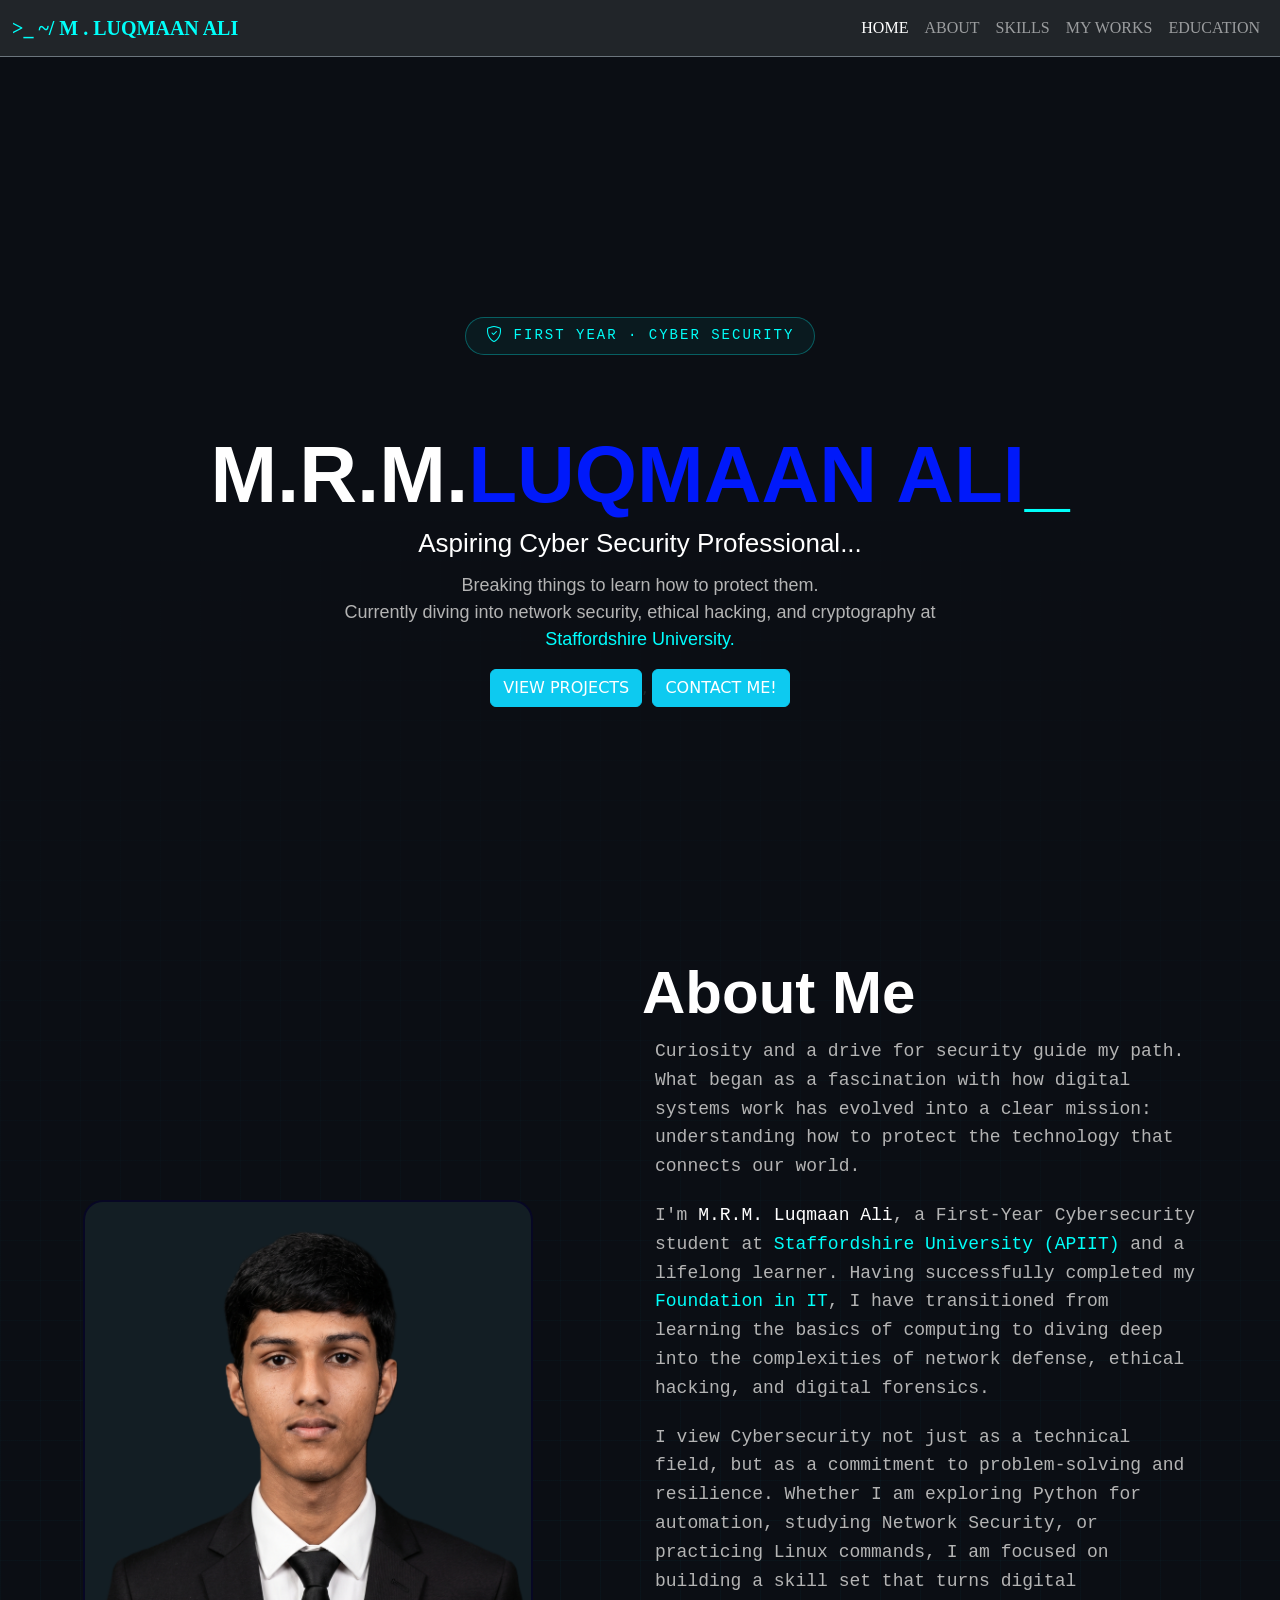
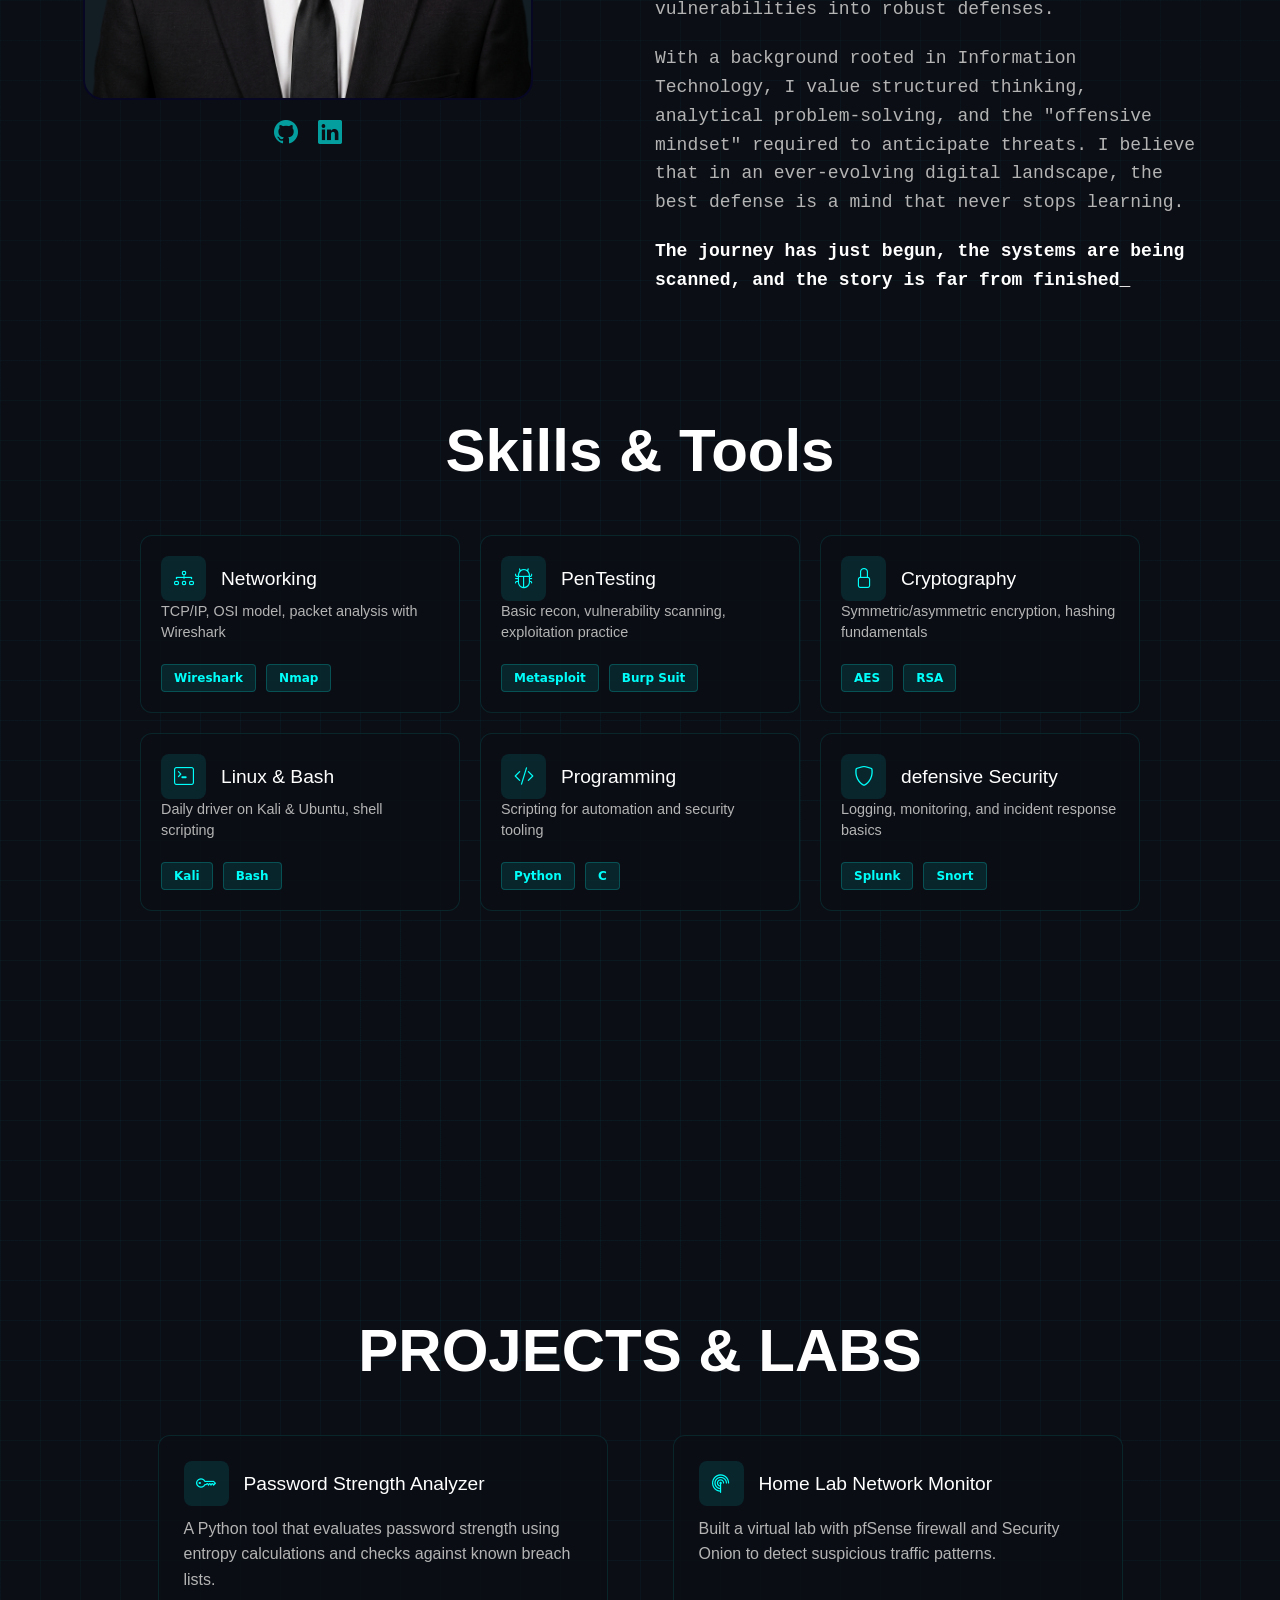
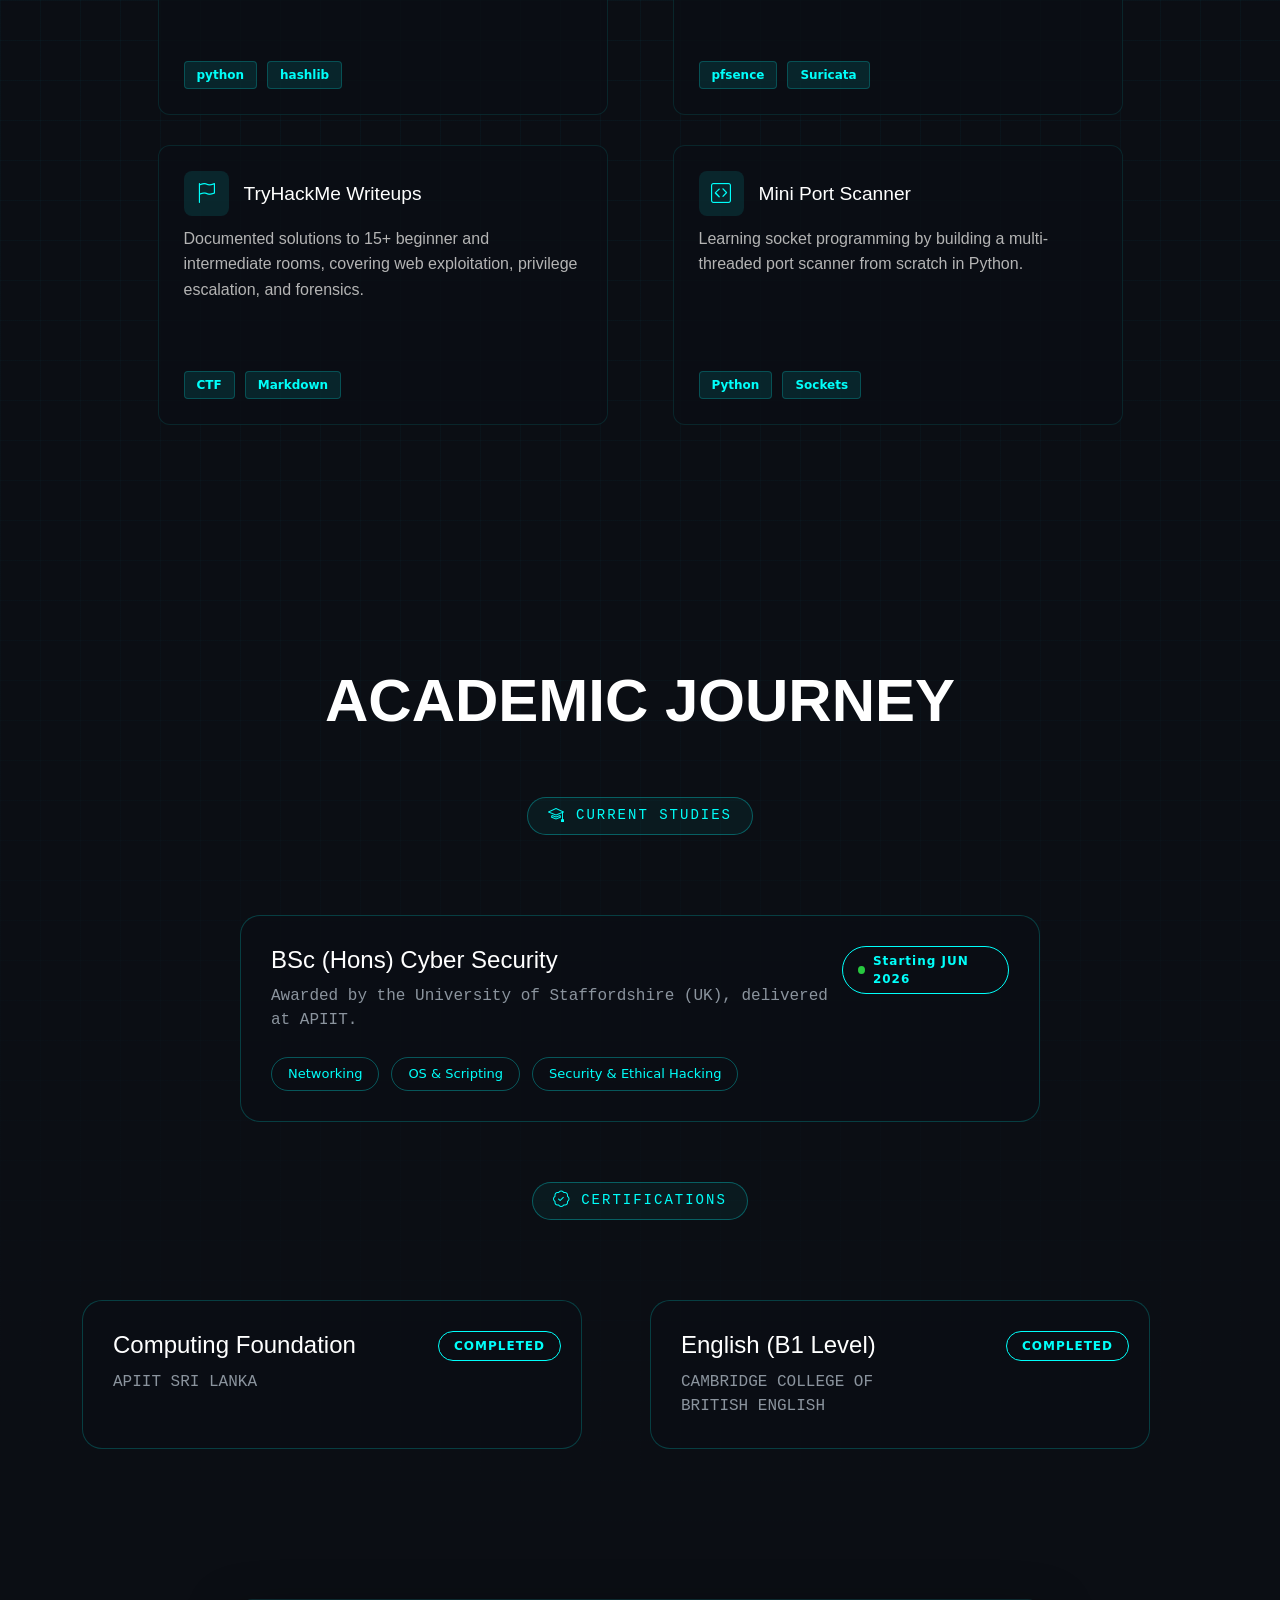
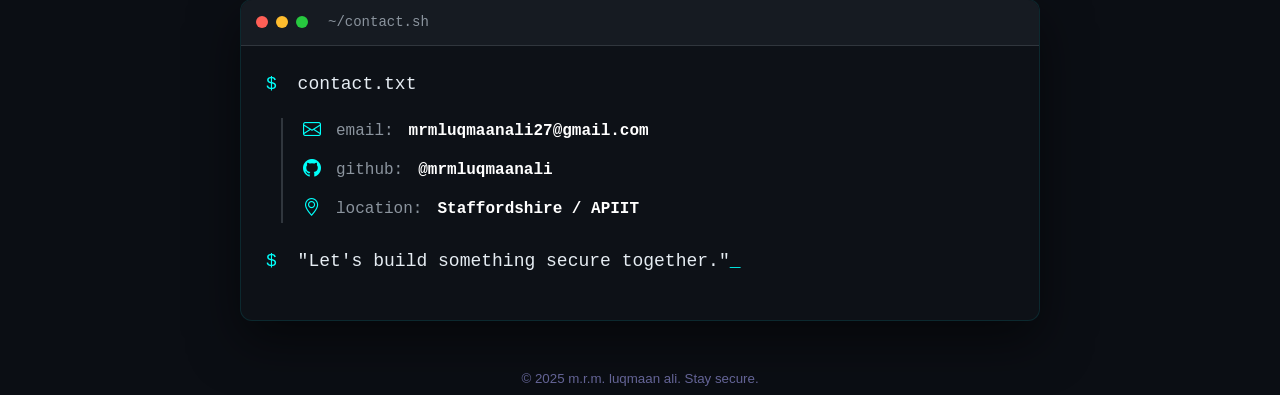
==== commit 108e0b63: "added a nav link" ====
--- a/index.html
+++ b/index.html
@@ -22,6 +22,7 @@
       <a class="nav-link" href="#about">ABOUT</a>
       <a class="nav-link" href="#skills">SKILLS</a>
       <a class="nav-link" href="#projects">MY WORKS</a>
+      <a class="nav-link" href="#education">EDUCATION</a>
     </div>
   </div>
 </nav>
@@ -245,7 +246,7 @@
         </div>
     </div>
 </section>
-<section class="education">
+<section id="education" class="education">
     <div class="container">
     <h2 class="education-title">ACADEMIC JOURNEY</h2>
     <div class="crnt-stu-badge">
